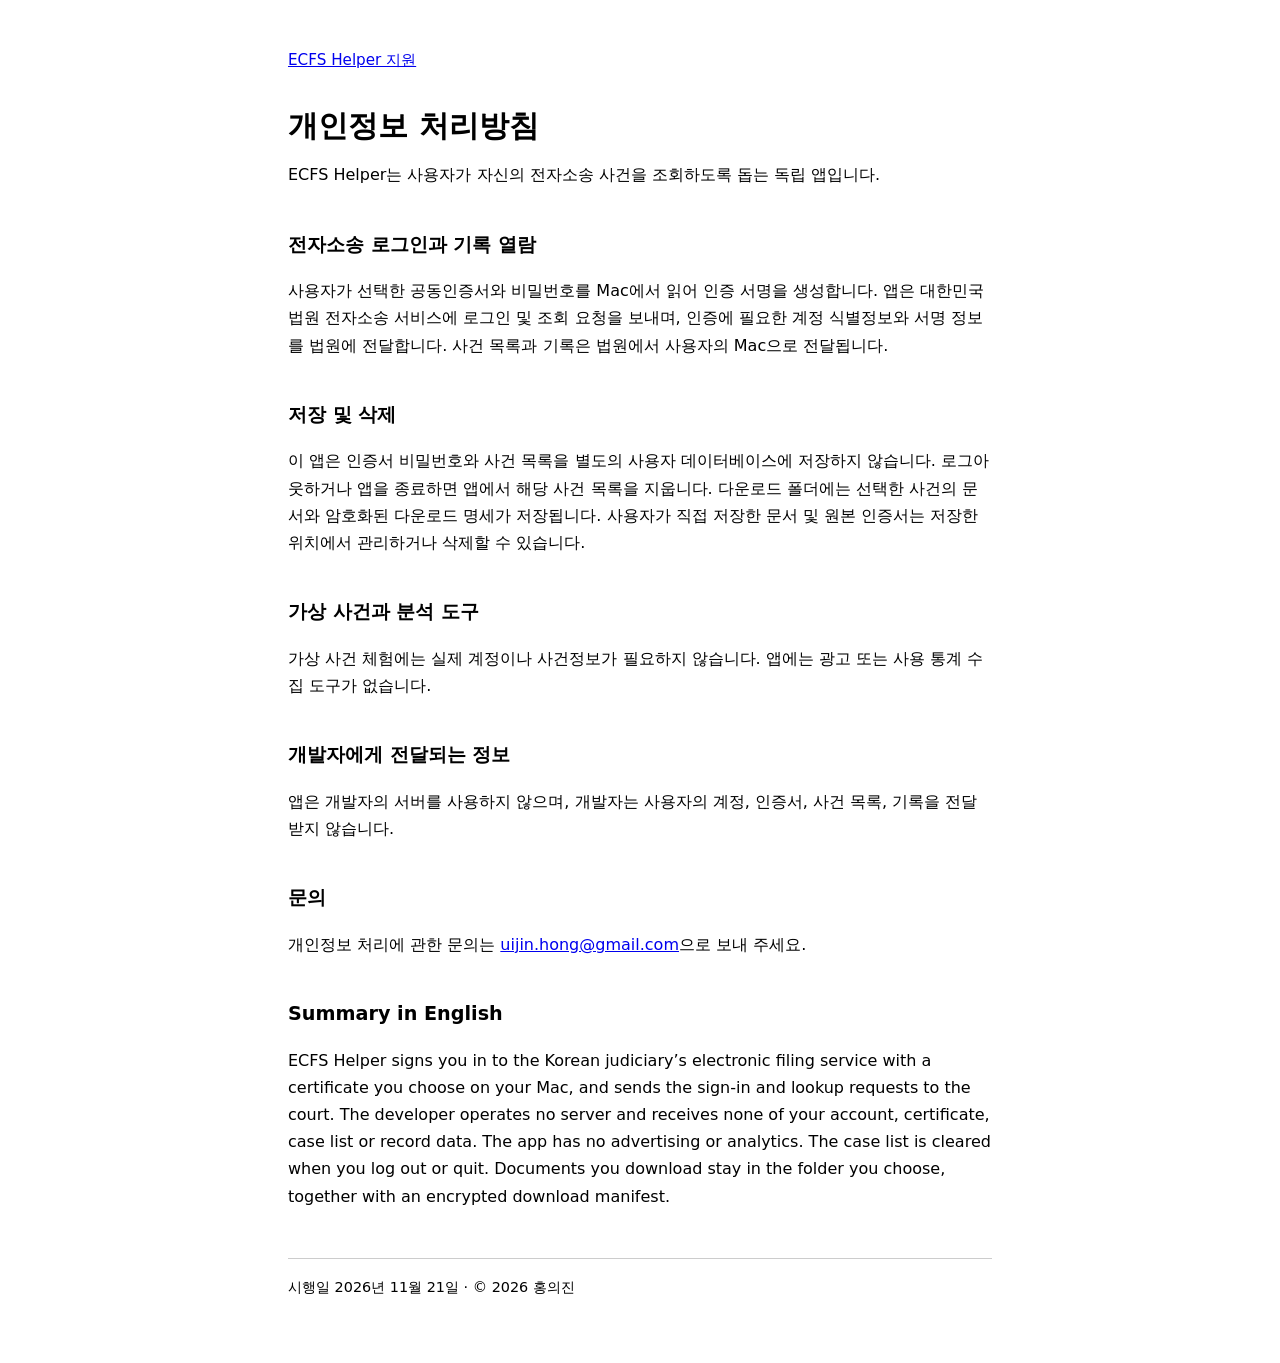
==== privacy.html @ 48f2fc25 "Publish the ECFS Helper support page and privacy policy Co-Authored-By: Claude Fable 5.2 <noreply@an" ====
<!doctype html>
<html lang="ko">
<meta charset="utf-8">
<meta name="viewport" content="width=device-width, initial-scale=1">
<title>개인정보 처리방침 | ECFS Helper</title>
<link rel="stylesheet" href="style.css">
<main>
<nav><a href="./">ECFS Helper 지원</a></nav>
<h1>개인정보 처리방침</h1>
<p>ECFS Helper는 사용자가 자신의 전자소송 사건을 조회하도록 돕는 독립 앱입니다.</p>

<h2>전자소송 로그인과 기록 열람</h2>
<p>사용자가 선택한 공동인증서와 비밀번호를 Mac에서 읽어 인증 서명을 생성합니다. 앱은 대한민국 법원 전자소송 서비스에 로그인 및 조회 요청을 보내며, 인증에 필요한 계정 식별정보와 서명 정보를 법원에 전달합니다. 사건 목록과 기록은 법원에서 사용자의 Mac으로 전달됩니다.</p>

<h2>저장 및 삭제</h2>
<p>이 앱은 인증서 비밀번호와 사건 목록을 별도의 사용자 데이터베이스에 저장하지 않습니다. 로그아웃하거나 앱을 종료하면 앱에서 해당 사건 목록을 지웁니다. 다운로드 폴더에는 선택한 사건의 문서와 암호화된 다운로드 명세가 저장됩니다. 사용자가 직접 저장한 문서 및 원본 인증서는 저장한 위치에서 관리하거나 삭제할 수 있습니다.</p>

<h2>가상 사건과 분석 도구</h2>
<p>가상 사건 체험에는 실제 계정이나 사건정보가 필요하지 않습니다. 앱에는 광고 또는 사용 통계 수집 도구가 없습니다.</p>

<h2>개발자에게 전달되는 정보</h2>
<p>앱은 개발자의 서버를 사용하지 않으며, 개발자는 사용자의 계정, 인증서, 사건 목록, 기록을 전달받지 않습니다.</p>

<h2>문의</h2>
<p>개인정보 처리에 관한 문의는 <a href="mailto:uijin.hong@gmail.com">uijin.hong@gmail.com</a>으로 보내 주세요.</p>

<h2>Summary in English</h2>
<p>ECFS Helper signs you in to the Korean judiciary’s electronic filing service with a certificate you choose on your Mac, and sends the sign-in and lookup requests to the court. The developer operates no server and receives none of your account, certificate, case list or record data. The app has no advertising or analytics. The case list is cleared when you log out or quit. Documents you download stay in the folder you choose, together with an encrypted download manifest.</p>

<footer>시행일 2026년 11월 21일 · © 2026 홍의진</footer>
</main>
</html>
---- style.css ----
:root { color-scheme: light dark; font: 16px/1.7 system-ui, -apple-system, "Apple SD Gothic Neo", sans-serif; }
body { margin: 0; background: Canvas; color: CanvasText; }
main { max-width: 44rem; margin: 0 auto; padding: 3rem 1.25rem 4rem; }
h1 { font-size: 1.9rem; line-height: 1.3; margin: 0 0 .5rem; }
h2 { font-size: 1.2rem; margin: 2.5rem 0 .5rem; }
p, li { overflow-wrap: anywhere; }
ul { padding-left: 1.2rem; }
a { color: LinkText; }
.lead { font-size: 1.05rem; }
nav { margin-bottom: 2rem; font-size: .95rem; }
footer { margin-top: 3rem; padding-top: 1rem; border-top: 1px solid color-mix(in srgb, CanvasText 20%, transparent); font-size: .9rem; }
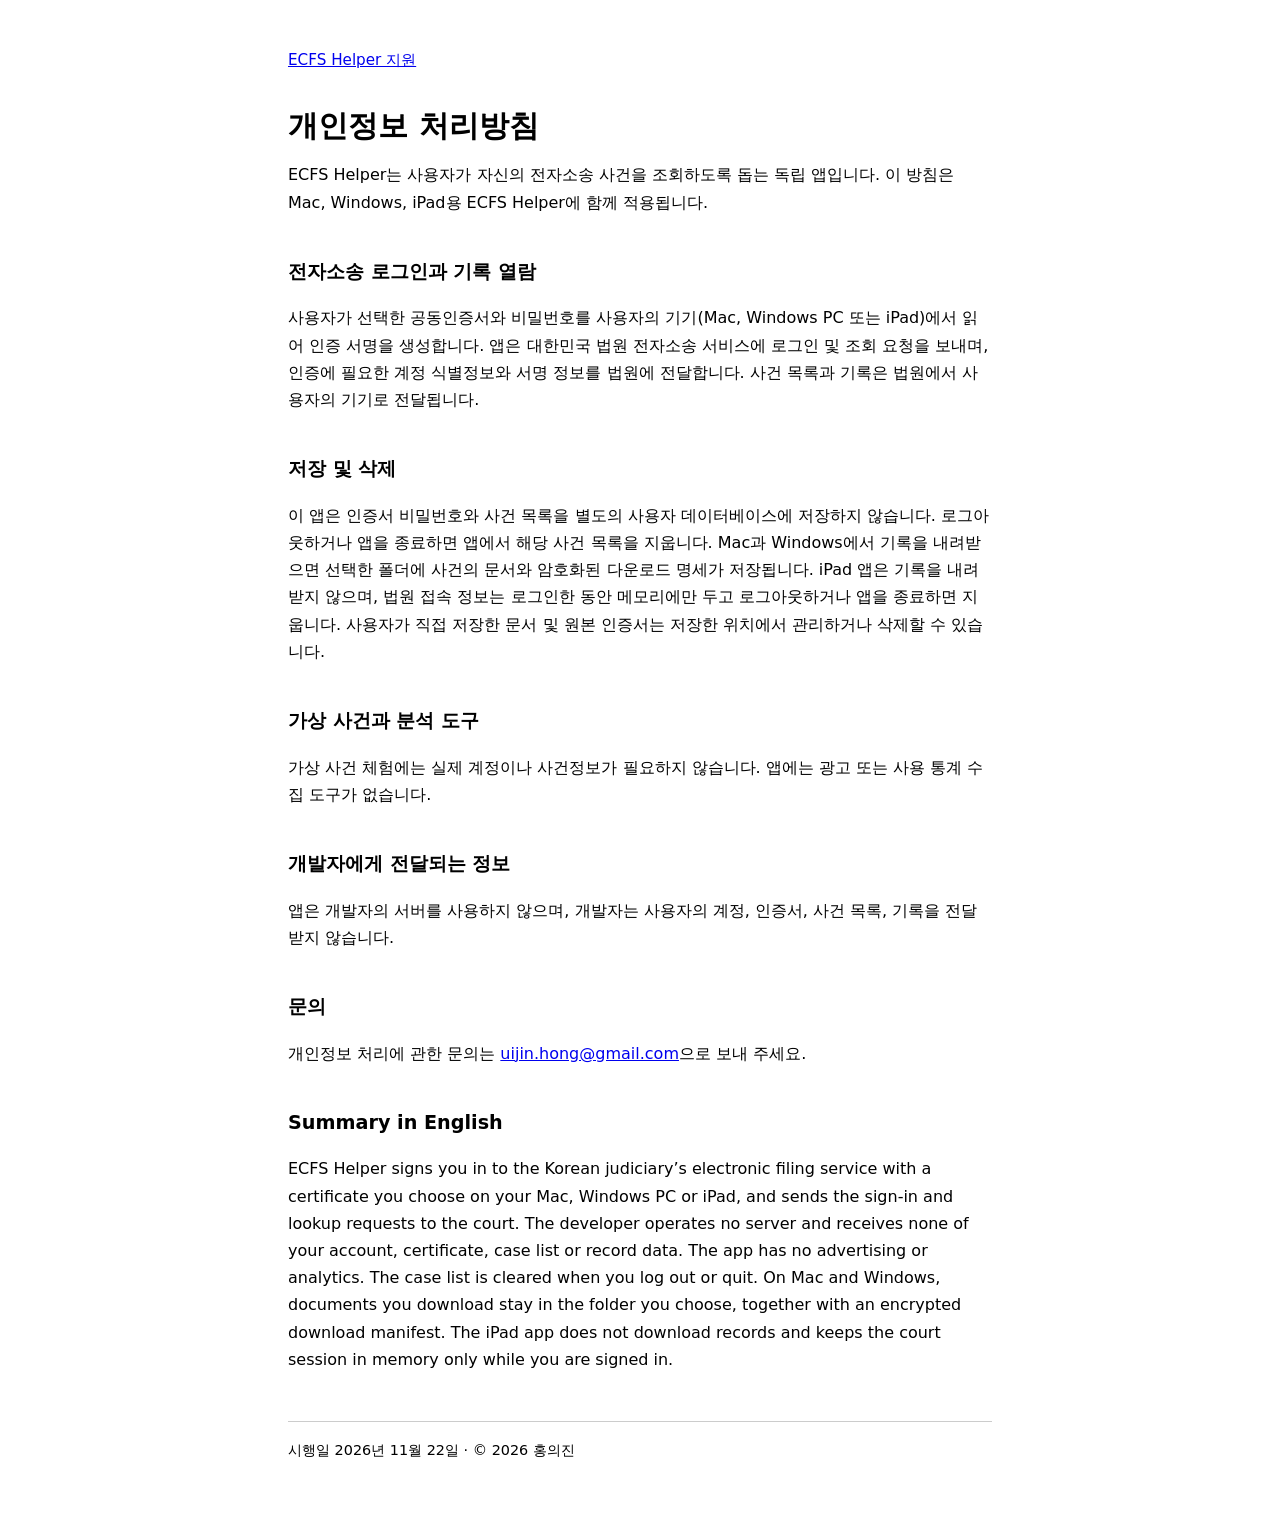
==== commit 2a3d6de2: "Cover the Windows and iPad apps in the support page and privacy policy The privacy policy now applie" ====
--- a/privacy.html
+++ b/privacy.html
@@ -7,13 +7,13 @@
 <main>
 <nav><a href="./">ECFS Helper 지원</a></nav>
 <h1>개인정보 처리방침</h1>
-<p>ECFS Helper는 사용자가 자신의 전자소송 사건을 조회하도록 돕는 독립 앱입니다.</p>
+<p>ECFS Helper는 사용자가 자신의 전자소송 사건을 조회하도록 돕는 독립 앱입니다. 이 방침은 Mac, Windows, iPad용 ECFS Helper에 함께 적용됩니다.</p>
 
 <h2>전자소송 로그인과 기록 열람</h2>
-<p>사용자가 선택한 공동인증서와 비밀번호를 Mac에서 읽어 인증 서명을 생성합니다. 앱은 대한민국 법원 전자소송 서비스에 로그인 및 조회 요청을 보내며, 인증에 필요한 계정 식별정보와 서명 정보를 법원에 전달합니다. 사건 목록과 기록은 법원에서 사용자의 Mac으로 전달됩니다.</p>
+<p>사용자가 선택한 공동인증서와 비밀번호를 사용자의 기기(Mac, Windows PC 또는 iPad)에서 읽어 인증 서명을 생성합니다. 앱은 대한민국 법원 전자소송 서비스에 로그인 및 조회 요청을 보내며, 인증에 필요한 계정 식별정보와 서명 정보를 법원에 전달합니다. 사건 목록과 기록은 법원에서 사용자의 기기로 전달됩니다.</p>
 
 <h2>저장 및 삭제</h2>
-<p>이 앱은 인증서 비밀번호와 사건 목록을 별도의 사용자 데이터베이스에 저장하지 않습니다. 로그아웃하거나 앱을 종료하면 앱에서 해당 사건 목록을 지웁니다. 다운로드 폴더에는 선택한 사건의 문서와 암호화된 다운로드 명세가 저장됩니다. 사용자가 직접 저장한 문서 및 원본 인증서는 저장한 위치에서 관리하거나 삭제할 수 있습니다.</p>
+<p>이 앱은 인증서 비밀번호와 사건 목록을 별도의 사용자 데이터베이스에 저장하지 않습니다. 로그아웃하거나 앱을 종료하면 앱에서 해당 사건 목록을 지웁니다. Mac과 Windows에서 기록을 내려받으면 선택한 폴더에 사건의 문서와 암호화된 다운로드 명세가 저장됩니다. iPad 앱은 기록을 내려받지 않으며, 법원 접속 정보는 로그인한 동안 메모리에만 두고 로그아웃하거나 앱을 종료하면 지웁니다. 사용자가 직접 저장한 문서 및 원본 인증서는 저장한 위치에서 관리하거나 삭제할 수 있습니다.</p>
 
 <h2>가상 사건과 분석 도구</h2>
 <p>가상 사건 체험에는 실제 계정이나 사건정보가 필요하지 않습니다. 앱에는 광고 또는 사용 통계 수집 도구가 없습니다.</p>
@@ -25,8 +25,8 @@
 <p>개인정보 처리에 관한 문의는 <a href="mailto:uijin.hong@gmail.com">uijin.hong@gmail.com</a>으로 보내 주세요.</p>
 
 <h2>Summary in English</h2>
-<p>ECFS Helper signs you in to the Korean judiciary’s electronic filing service with a certificate you choose on your Mac, and sends the sign-in and lookup requests to the court. The developer operates no server and receives none of your account, certificate, case list or record data. The app has no advertising or analytics. The case list is cleared when you log out or quit. Documents you download stay in the folder you choose, together with an encrypted download manifest.</p>
+<p>ECFS Helper signs you in to the Korean judiciary’s electronic filing service with a certificate you choose on your Mac, Windows PC or iPad, and sends the sign-in and lookup requests to the court. The developer operates no server and receives none of your account, certificate, case list or record data. The app has no advertising or analytics. The case list is cleared when you log out or quit. On Mac and Windows, documents you download stay in the folder you choose, together with an encrypted download manifest. The iPad app does not download records and keeps the court session in memory only while you are signed in.</p>
 
-<footer>시행일 2026년 11월 21일 · © 2026 홍의진</footer>
+<footer>시행일 2026년 11월 22일 · © 2026 홍의진</footer>
 </main>
 </html>
